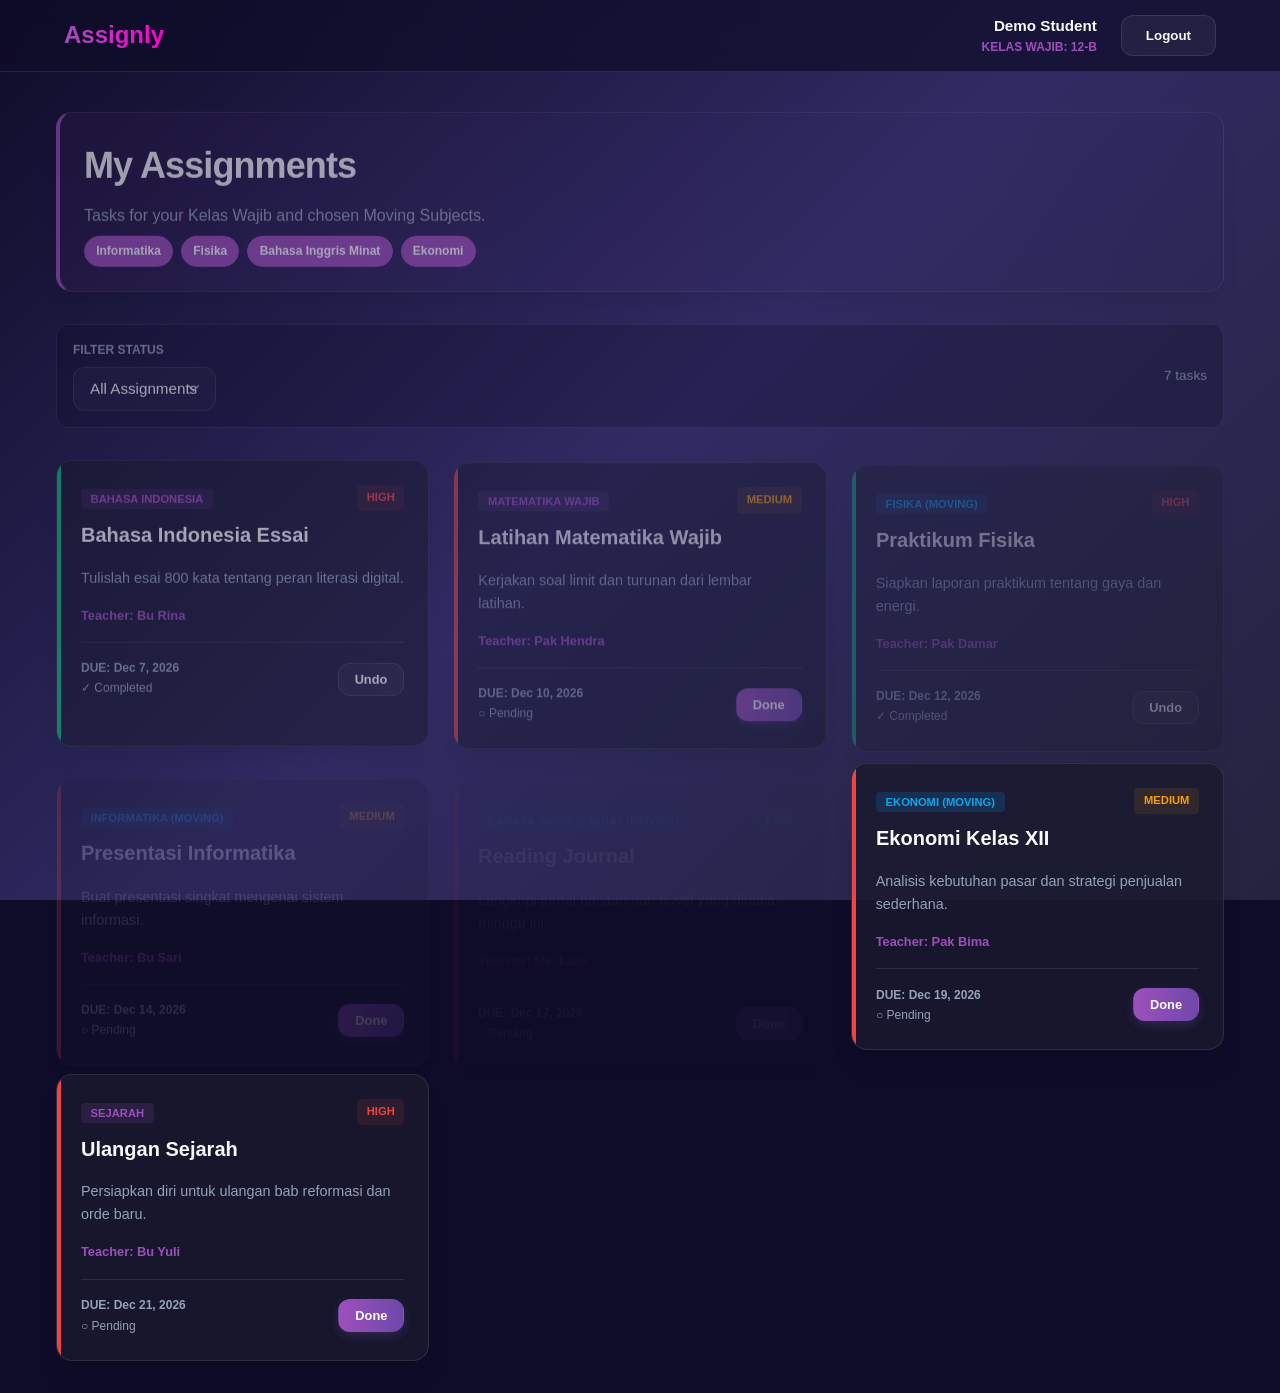
==== pages/admin.html @ 636340ca "Initial portfolio release" ====
<!DOCTYPE html>
<html lang="en">

<head>
    <meta charset="UTF-8">
    <meta name="viewport" content="width=device-width, initial-scale=1.0">
    <title>Admin Dashboard - Assignly</title>
    <link rel="stylesheet" href="../assets/css/style.css">
</head>

<body>
    <nav>
        <div class="nav-container">
            <a href="admin.html" class="logo">Assignly Admin</a>
            <div class="user-info">
                <span id="userName" class="user-name">Loading...</span>
                <button onclick="logout()" class="secondary logout-btn">Logout</button>
            </div>
        </div>
    </nav>

    <main class="container">
        <header class="dashboard-header">
            <div class="header-card card animate-fade">
                <h1>User Administration</h1>
                <p>Manage roles, permissions, and student records system-wide.</p>
            </div>

            <div class="filter-panel animate-fade">
                <div class="filter-group">
                    <label for="filterRole">System Role</label>
                    <select id="filterRole">
                        <option value="all">All Roles</option>
                        <option value="student">Student</option>
                        <option value="staff">Staff</option>
                        <option value="admin">Admin</option>
                    </select>
                </div>
                <div class="filter-group" style="flex: 2;">
                    <label for="searchUser">Search Directory</label>
                    <input type="text" id="searchUser" placeholder="Email, name or class...">
                </div>
            </div>
        </header>

        <div class="card animate-fade">
            <div class="table-container">
                <table class="user-table">
                    <thead>
                        <tr>
                            <th>Identitiy</th>
                            <th>Role</th>
                            <th>Class</th>
                            <th>Actions</th>
                        </tr>
                    </thead>
                    <tbody id="userTableBody">
                        <tr>
                            <td colspan="4" style="text-align: center;">Loading user records...</td>
                        </tr>
                    </tbody>
                </table>
            </div>
        </div>
    </main>

    <!-- Edit User Modal -->
    <div id="editModal" class="modal-backdrop">
        <div class="modal card">
            <h2>Manage Profile</h2>
            <form id="editUserForm">
                <input type="hidden" id="editUserId">

                <div class="form-group">
                    <label for="editFullName">Full Name</label>
                    <input type="text" id="editFullName" required>
                </div>

                <div class="form-group">
                    <label for="editRole">System Role</label>
                    <select id="editRole" required>
                        <option value="student">Student</option>
                        <option value="staff">Staff</option>
                        <option value="admin">Admin</option>
                    </select>
                </div>

                <div id="studentDetailFields"
                    style="display: none; border-top: 1px solid var(--card-border); padding-top: 1rem; margin-top: 1rem;">
                    <p
                        style="font-size: 0.75rem; font-weight: 700; color: var(--primary); margin-bottom: 1rem; text-transform: uppercase;">
                        Student Information</p>
                    <div class="grid" style="grid-template-columns: 1fr 1fr; gap: 1rem;">
                        <div class="form-group">
                            <label for="editGrade">Grade</label>
                            <input type="text" id="editGrade" placeholder="10">
                        </div>
                        <div class="form-group">
                            <label for="editClassLetter">Class Letter</label>
                            <input type="text" id="editClassLetter" placeholder="A">
                        </div>
                    </div>
                </div>

                <div class="modal-actions" style="display: flex; gap: 1rem; margin-top: 1.5rem;">
                    <button type="submit" class="primary" style="flex: 2;">Apply Changes</button>
                    <button type="button" onclick="closeModal()" class="secondary" style="flex: 1;">Cancel</button>
                </div>
            </form>
        </div>
    </div>

    <script src="../assets/js/app.js"></script>
    <script>
        let allUsers = [];

        async function init() {
            const profile = await checkAuth('admin');
            if (!profile) return;
            document.getElementById('userName').innerText = profile.full_name;
            await loadUsers();
        }

        async function loadUsers() {
            allUsers = window.db.getUsers();
            render();
        }

        function render() {
            const tbody = document.getElementById('userTableBody');
            const role = document.getElementById('filterRole').value;
            const search = document.getElementById('searchUser').value.toLowerCase();
            tbody.innerHTML = '';

            const filtered = allUsers.filter((user) => {
                const queryMatch = (user.full_name?.toLowerCase().includes(search) || user.email.toLowerCase().includes(search));
                const roleMatch = (role === 'all' || user.role === role);
                return queryMatch && roleMatch;
            });

            if (filtered.length === 0) {
                tbody.innerHTML = '<tr><td colspan="4" style="text-align: center; color: var(--text-dim);">No users found.</td></tr>';
                return;
            }

            filtered.forEach((user) => {
                const tr = document.createElement('tr');
                tr.innerHTML = `
                    <td>
                        <div style="font-weight: 600;">${user.full_name || "N/A"}</div>
                        <div style="font-size: 0.75rem; color: var(--text-dim);">${user.email}</div>
                    </td>
                    <td><span class="role-badge role-${user.role}">${user.role}</span></td>
                    <td style="font-weight: 500;">${user.role === 'student' ? `${user.grade}-${user.class_letter}` : '-'}</td>
                    <td><button onclick="openEditModal('${user.id}')" class="secondary" style="padding: 0.4rem 1rem; font-size: 0.75rem;">Edit</button></td>
                `;
                tbody.appendChild(tr);
            });
        }

        function openEditModal(id) {
            const user = allUsers.find((entry) => entry.id === id);
            if (!user) return;

            document.getElementById('editUserId').value = user.id;
            document.getElementById('editFullName').value = user.full_name || '';
            document.getElementById('editRole').value = user.role;
            document.getElementById('editGrade').value = user.grade || '';
            document.getElementById('editClassLetter').value = user.class_letter || '';

            toggleStudentFields(user.role);
            document.getElementById('editModal').style.display = 'flex';
        }

        function closeModal() { document.getElementById('editModal').style.display = 'none'; }
        function toggleStudentFields(role) { document.getElementById('studentDetailFields').style.display = role === 'student' ? 'block' : 'none'; }

        document.getElementById('editRole').onchange = (e) => toggleStudentFields(e.target.value);

        document.getElementById('editUserForm').onsubmit = async (e) => {
            e.preventDefault();
            const id = document.getElementById('editUserId').value;
            const role = document.getElementById('editRole').value;
            const payload = {
                full_name: document.getElementById('editFullName').value,
                role: role,
                grade: role === 'student' ? document.getElementById('editGrade').value : null,
                class_letter: role === 'student' ? document.getElementById('editClassLetter').value : null
            };

            window.db.updateUser(id, payload);
            closeModal();
            await loadUsers();
        };

        document.getElementById('filterRole').onchange = render;
        document.getElementById('searchUser').oninput = render;
        window.onload = init;
    </script>
</body>

</html>
---- assets/css/style.css ----
/* 
  ASSIGNLY - Design System & Global Styles 
  A premium, modern dark-mode theme with professional typography and layout.
*/

:root {
  /* Colors */
  --primary: #9d50bb;
  --primary-light: #6e48aa;
  --accent: #ff00cc;
  --bg-dark: #0f0c29;
  --bg-gradient: linear-gradient(135deg, #0f0c29 0%, #302b63 50%, #24243e 100%);
  --card-bg: rgba(26, 26, 46, 0.8);
  --card-border: rgba(255, 255, 255, 0.1);
  --input-bg: rgba(37, 36, 69, 0.6);
  --text-main: #f8f9fa;
  --text-dim: #94a3b8;
  --success: #10b981;
  --danger: #ef4444;
  --warning: #f59e0b;
  --info: #0ea5e9;

  /* Layout */
  --nav-height: 72px;
  --container-max: 1200px;
  --radius-lg: 16px;
  --radius-md: 12px;
  --radius-sm: 8px;

  /* Effects */
  --shadow-sm: 0 1px 2px 0 rgba(0, 0, 0, 0.05);
  --shadow-md: 0 4px 6px -1px rgba(0, 0, 0, 0.1), 0 2px 4px -1px rgba(0, 0, 0, 0.06);
  --shadow-lg: 0 20px 25px -5px rgba(0, 0, 0, 0.1), 0 10px 10px -5px rgba(0, 0, 0, 0.04);
}

/* Base Styles */
* {
  margin: 0;
  padding: 0;
  box-sizing: border-box;
  font-family: 'Inter', -apple-system, BlinkMacSystemFont, 'Segoe UI', Roboto, sans-serif;
}

body {
  background: var(--bg-dark);
  background-image: var(--bg-gradient);
  background-attachment: fixed;
  color: var(--text-main);
  line-height: 1.6;
  min-height: 100vh;
}

.container {
  width: 95%;
  max-width: var(--container-max);
  margin: 0 auto;
  padding: 2rem 1rem;
}

/* Typography */
h1 {
  font-size: 2.25rem;
  font-weight: 800;
  letter-spacing: -0.025em;
  margin-bottom: 0.5rem;
}

h2 {
  font-size: 1.5rem;
  font-weight: 700;
  margin-bottom: 1rem;
}

h3 {
  font-size: 1.25rem;
  font-weight: 600;
}

p {
  color: var(--text-dim);
}

/* Navigation */
nav {
  height: var(--nav-height);
  background: rgba(15, 12, 41, 0.7);
  backdrop-filter: blur(12px);
  border-bottom: 1px solid var(--card-border);
  position: sticky;
  top: 0;
  z-index: 1000;
}

.nav-container {
  max-width: var(--container-max);
  margin: 0 auto;
  height: 100%;
  display: flex;
  justify-content: space-between;
  align-items: center;
  padding: 0 1.5rem;
}

.logo {
  font-size: 1.5rem;
  font-weight: 800;
  text-decoration: none;
  background: linear-gradient(90deg, var(--primary), var(--accent));
  -webkit-background-clip: text;
  -webkit-text-fill-color: transparent;
  display: flex;
  align-items: center;
  gap: 0.5rem;
}

.user-info {
  display: flex;
  align-items: center;
  gap: 1.5rem;
}

.user-details {
  display: flex;
  flex-direction: column;
  align-items: flex-end;
}

.user-name {
  font-size: 0.95rem;
  font-weight: 600;
  color: var(--text-main);
}

.user-class {
  font-size: 0.75rem;
  color: var(--primary);
  text-transform: uppercase;
  font-weight: 700;
}

/* Cards */
.card {
  background: var(--card-bg);
  border: 1px solid var(--card-border);
  border-radius: var(--radius-lg);
  padding: 1.5rem;
  box-shadow: var(--shadow-lg);
  transition: transform 0.2s ease, box-shadow 0.2s ease;
}

.card:hover {
  border-color: rgba(157, 80, 187, 0.3);
}

/* Buttons */
button {
  cursor: pointer;
  font-weight: 600;
  border-radius: var(--radius-md);
  transition: all 0.2s cubic-bezier(0.4, 0, 0.2, 1);
  display: inline-flex;
  align-items: center;
  justify-content: center;
  gap: 0.5rem;
  padding: 0.75rem 1.5rem;
  border: 1px solid transparent;
}

button:active {
  transform: scale(0.97);
}

button.primary {
  background: linear-gradient(to right, var(--primary), var(--primary-light));
  color: white;
  box-shadow: 0 4px 10px rgba(110, 72, 170, 0.3);
}

button.primary:hover {
  transform: translateY(-2px);
  box-shadow: 0 6px 15px rgba(110, 72, 170, 0.4);
}

button.secondary {
  background: rgba(255, 255, 255, 0.05);
  border: 1px solid var(--card-border);
  color: var(--text-main);
}

button.secondary:hover {
  background: rgba(255, 255, 255, 0.1);
}

button.danger {
  background: rgba(239, 68, 68, 0.1);
  color: var(--danger);
  border: 1px solid rgba(239, 68, 68, 0.2);
}

button.danger:hover {
  background: var(--danger);
  color: white;
}

/* Dashboard Headers */
.dashboard-header {
  margin-bottom: 2rem;
}

.header-card {
  background: linear-gradient(90deg, rgba(157, 80, 187, 0.1), rgba(48, 43, 99, 0.1));
  border-left: 4px solid var(--primary);
  margin-bottom: 2rem;
}

/* Filters */
.filter-panel {
  background: rgba(15, 12, 41, 0.4);
  padding: 1rem;
  border-radius: var(--radius-md);
  display: flex;
  gap: 1rem;
  align-items: center;
  margin-bottom: 2rem;
  flex-wrap: wrap;
  border: 1px solid var(--card-border);
}

.filter-group {
  display: flex;
  flex-direction: column;
  gap: 0.4rem;
}

.filter-group label {
  font-size: 0.75rem;
  font-weight: 700;
  color: var(--text-dim);
  text-transform: uppercase;
}

/* Forms */
.form-group {
  margin-bottom: 1.5rem;
}

.form-group label {
  display: block;
  margin-bottom: 0.5rem;
  font-size: 0.875rem;
  font-weight: 600;
  color: var(--text-main);
}

input,
select,
textarea {
  width: 100%;
  padding: 0.8rem 1rem;
  background: var(--input-bg);
  border: 1px solid var(--card-border);
  border-radius: var(--radius-md);
  color: white;
  font-size: 0.95rem;
  transition: border-color 0.2s, box-shadow 0.2s;
}

input:focus,
select:focus,
textarea:focus {
  outline: none;
  border-color: var(--primary);
  box-shadow: 0 0 0 3px rgba(157, 80, 187, 0.15);
}

select {
  cursor: pointer;
  appearance: none;
  background-image: url("data:image/svg+xml,%3Csvg xmlns='http://www.w3.org/2000/svg' width='24' height='24' viewBox='0 0 24 24' fill='none' stroke='%2394a3b8' stroke-width='2' stroke-linecap='round' stroke-linejoin='round'%3E%3Cpolyline points='6 9 12 15 18 9'%3E%3C/polyline%3E%3C/svg%3E");
  background-repeat: no-repeat;
  background-position: right 0.75rem center;
  background-size: 1.2rem;
}

option {
  background: #1a1a2e;
  color: white;
}

/* Grid System */
.grid {
  display: grid;
  grid-template-columns: repeat(auto-fill, minmax(340px, 1fr));
  gap: 1.5rem;
}

/* Assignments */
.assignment-card {
  display: flex;
  flex-direction: column;
  gap: 1rem;
  position: relative;
  overflow: hidden;
}

.assignment-card::before {
  content: '';
  position: absolute;
  left: 0;
  top: 0;
  bottom: 0;
  width: 4px;
  background: var(--primary);
}

.assignment-card.status-done::before {
  background: var(--success);
}

.assignment-card.status-not-done::before {
  background: var(--danger);
}

.card-header {
  display: flex;
  justify-content: space-between;
  align-items: flex-start;
}

.subject-badge {
  font-size: 0.7rem;
  font-weight: 800;
  background: rgba(157, 80, 187, 0.15);
  color: var(--primary);
  padding: 0.25rem 0.6rem;
  border-radius: 4px;
  text-transform: uppercase;
}

.priority-badge {
  font-size: 0.7rem;
  font-weight: 800;
  padding: 0.25rem 0.6rem;
  border-radius: 4px;
  text-transform: uppercase;
}

.priority-High {
  background: rgba(239, 68, 68, 0.1);
  color: var(--danger);
}

.priority-Medium {
  background: rgba(245, 158, 11, 0.1);
  color: var(--warning);
}

.priority-Low {
  background: rgba(16, 185, 129, 0.1);
  color: var(--success);
}

.card-footer {
  padding-top: 1rem;
  border-top: 1px solid var(--card-border);
  display: flex;
  justify-content: space-between;
  align-items: center;
}

.meta-info {
  font-size: 0.8rem;
  color: var(--text-dim);
}

/* Badges List */
.badge-row {
  display: flex;
  flex-wrap: wrap;
  gap: 0.5rem;
  margin-top: 0.5rem;
}

.badge {
  font-size: 0.75rem;
  font-weight: 600;
  padding: 0.3rem 0.7rem;
  border-radius: 20px;
  background: rgba(255, 255, 255, 0.05);
  border: 1px solid var(--card-border);
  color: var(--text-dim);
}

.badge.active {
  background: var(--primary);
  color: white;
  border-color: var(--primary);
}

/* Tables */
.table-container {
  overflow-x: auto;
  margin-top: 1rem;
}

table {
  width: 100%;
  border-collapse: collapse;
}

th {
  text-align: left;
  padding: 1rem;
  color: var(--text-dim);
  font-size: 0.75rem;
  text-transform: uppercase;
  font-weight: 700;
  border-bottom: 2px solid var(--card-border);
}

td {
  padding: 1rem;
  border-bottom: 1px solid var(--card-border);
  vertical-align: middle;
}

/* Auth Pages */
.auth-page {
  display: flex;
  justify-content: center;
  align-items: center;
  padding: 2rem;
}

.auth-card {
  width: 100%;
  max-width: 440px;
  padding: 3rem;
  text-align: center;
}

.auth-header {
  margin-bottom: 2.5rem;
}

.auth-header .logo {
  font-size: 2.5rem;
  justify-content: center;
  margin-bottom: 0.5rem;
}

.auth-footer {
  margin-top: 2rem;
}

/* Modals */
.modal-backdrop {
  position: fixed;
  top: 0;
  left: 0;
  width: 100%;
  height: 100%;
  background: rgba(0, 0, 0, 0.8);
  backdrop-filter: blur(8px);
  display: none;
  justify-content: center;
  align-items: center;
  z-index: 2000;
}

.modal {
  width: 95%;
  max-width: 500px;
  animation: modalIn 0.3s ease-out;
}

@keyframes modalIn {
  from {
    opacity: 0;
    transform: translateY(20px);
  }

  to {
    opacity: 1;
    transform: translateY(0);
  }
}

/* States */
.empty-state {
  text-align: center;
  padding: 4rem 2rem;
  color: var(--text-dim);
}

.empty-icon {
  font-size: 3rem;
  margin-bottom: 1rem;
  opacity: 0.3;
}

/* Role Badges */
.role-badge {
  padding: 0.2rem 0.6rem;
  border-radius: 4px;
  font-size: 0.75rem;
  font-weight: 700;
  text-transform: uppercase;
}

.role-admin {
  background: rgba(255, 0, 204, 0.15);
  color: var(--accent);
}

.role-staff {
  background: rgba(157, 80, 187, 0.15);
  color: var(--primary);
}

.role-student {
  background: rgba(16, 185, 129, 0.15);
  color: var(--success);
}

/* Animations */
@keyframes fadeInUp {
  from {
    opacity: 0;
    transform: translateY(20px);
  }

  to {
    opacity: 1;
    transform: translateY(0);
  }
}

.animate-fade {
  animation: fadeInUp 0.5s ease-out forwards;
}

/* Responsive */
@media (max-width: 768px) {
  h1 {
    font-size: 1.75rem;
  }

  .nav-container {
    padding: 0 1rem;
  }

  .user-name {
    display: none;
  }

  .auth-card {
    padding: 2rem;
  }

  .filter-panel {
    flex-direction: column;
    align-items: stretch;
  }
}
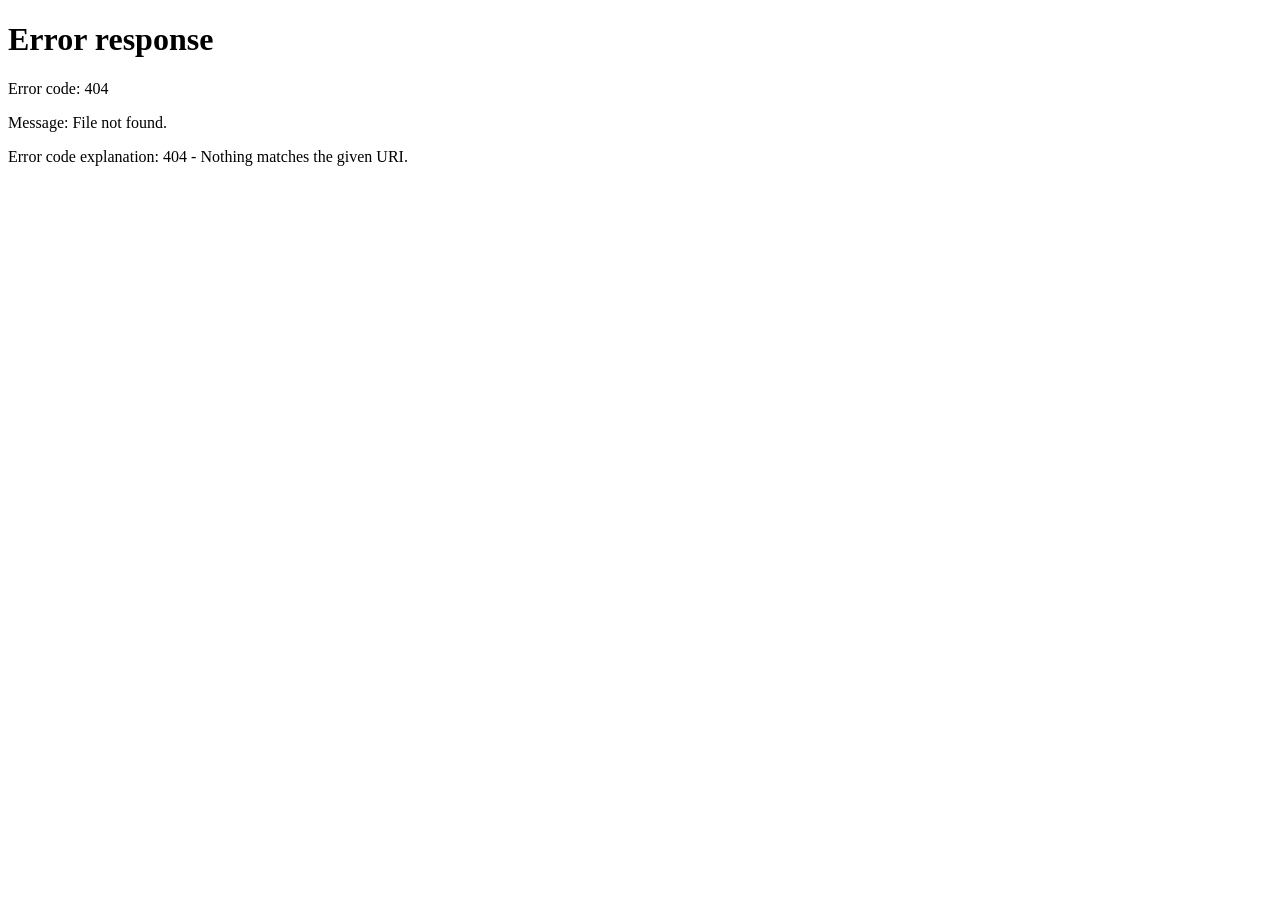
==== commit 774622df: "Fix logo links with absolute paths Update navigation logo links from relative paths to absolute path" ====
--- a/pages/admin.html
+++ b/pages/admin.html
@@ -11,7 +11,7 @@
 <body>
     <nav>
         <div class="nav-container">
-            <a href="admin.html" class="logo">Assignly Admin</a>
+            <a href="/pages/admin.html" class="logo">Assignly Admin</a>
             <div class="user-info">
                 <span id="userName" class="user-name">Loading...</span>
                 <button onclick="logout()" class="secondary logout-btn">Logout</button>
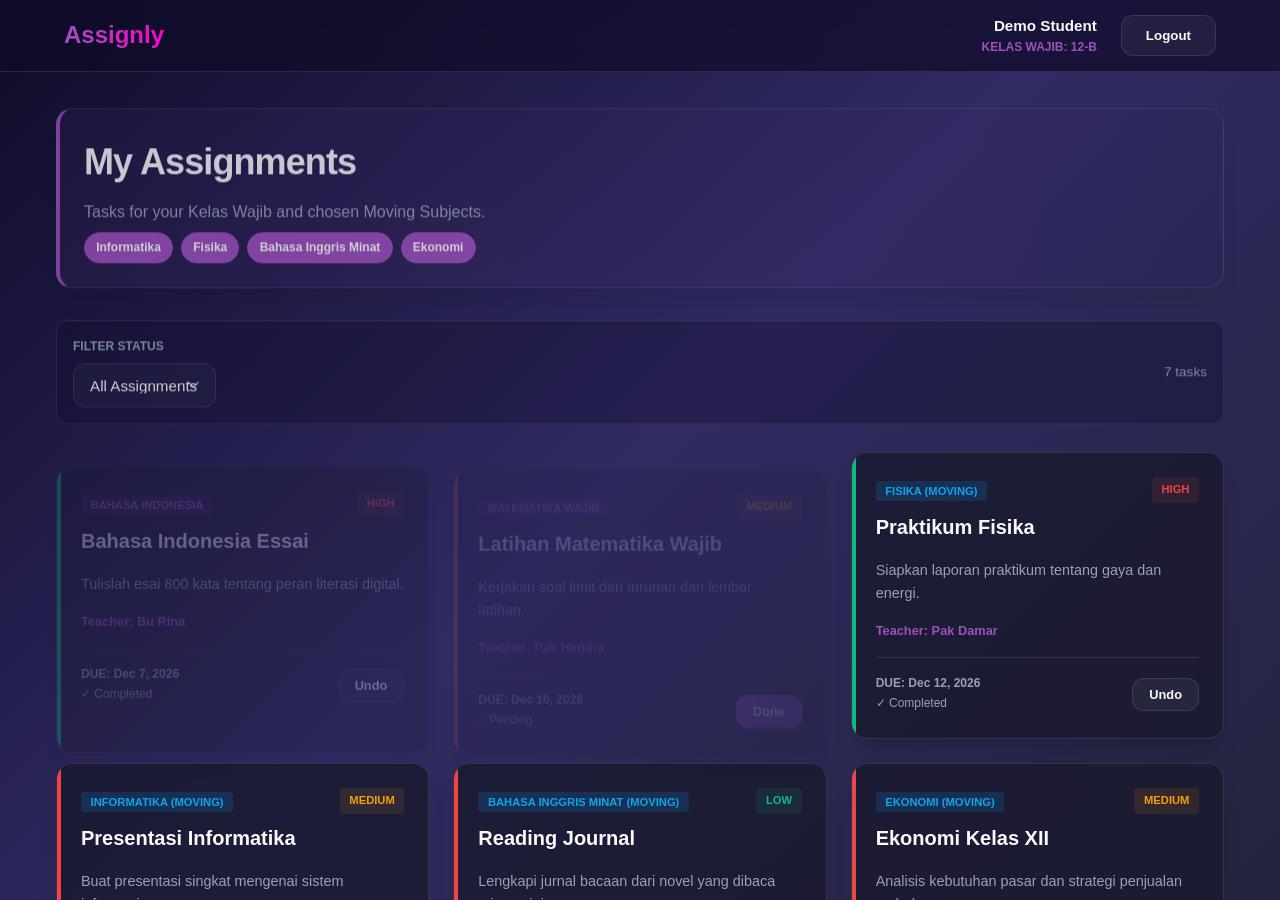
==== commit 686143c3: "Fix GitHub Pages path handling for project subpath Fixes routing and navigation to work correctly wh" ====
--- a/pages/admin.html
+++ b/pages/admin.html
@@ -11,7 +11,7 @@
 <body>
     <nav>
         <div class="nav-container">
-            <a href="/pages/admin.html" class="logo">Assignly Admin</a>
+            <a href="admin.html" class="logo">Assignly Admin</a>
             <div class="user-info">
                 <span id="userName" class="user-name">Loading...</span>
                 <button onclick="logout()" class="secondary logout-btn">Logout</button>
